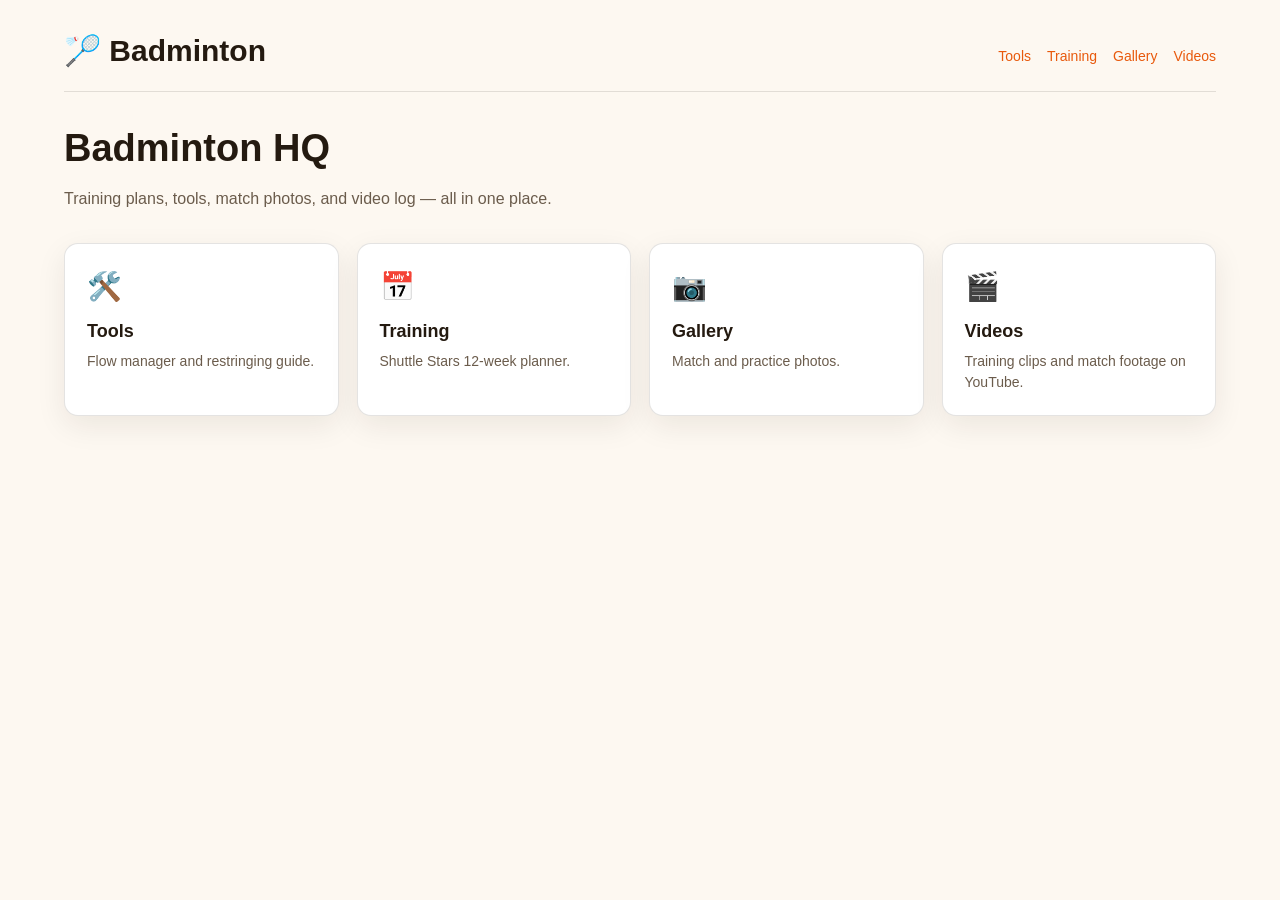
==== index.html @ 5573d3bd "Build badminton.chintangurjar.com site structure Landing page, tools migration, plain-JS Shuttle Sta" ====
<!DOCTYPE html>
<html lang="en">
<head>
  <meta charset="UTF-8">
  <meta name="viewport" content="width=device-width, initial-scale=1.0, viewport-fit=cover">
  <title>Badminton</title>
  <meta name="description" content="Badminton training plans, tools, photos, and videos.">
  <link rel="stylesheet" href="assets/css/site.css">
</head>
<body>
  <header class="site-header">
    <div class="brand"><a href="index.html">🏸 Badminton</a></div>
    <nav>
      <a href="tools/index.html">Tools</a>
      <a href="training/index.html">Training</a>
      <a href="media/gallery.html">Gallery</a>
      <a href="videos/index.html">Videos</a>
    </nav>
  </header>

  <h1>Badminton HQ</h1>
  <p class="tagline">Training plans, tools, match photos, and video log — all in one place.</p>

  <div class="card-grid">
    <a class="card" href="tools/index.html">
      <div class="icon">🛠️</div>
      <h3>Tools</h3>
      <p>Flow manager and restringing guide.</p>
    </a>
    <a class="card" href="training/index.html">
      <div class="icon">📅</div>
      <h3>Training</h3>
      <p>Shuttle Stars 12-week planner.</p>
    </a>
    <a class="card" href="media/gallery.html">
      <div class="icon">📷</div>
      <h3>Gallery</h3>
      <p>Match and practice photos.</p>
    </a>
    <a class="card" href="videos/index.html">
      <div class="icon">🎬</div>
      <h3>Videos</h3>
      <p>Training clips and match footage on YouTube.</p>
    </a>
  </div>
</body>
</html>
---- assets/css/site.css ----
:root {
  --bg: #fdf8f1;
  --surface: #ffffff;
  --ink: #241a10;
  --muted: #6b5c4c;
  --accent: #e8590c;
  --accent-ink: #ffffff;
  --line: rgba(36, 26, 16, 0.12);
  --radius: 14px;
  --shadow: 0 10px 30px rgba(36, 26, 16, 0.08);
  --sans: "Nunito", -apple-system, BlinkMacSystemFont, "Segoe UI", Roboto, Helvetica, Arial, sans-serif;
  --display: "Baloo 2", var(--sans);
}

* { box-sizing: border-box; }

html, body {
  margin: 0;
  padding: 0;
  background: var(--bg);
  color: var(--ink);
  font-family: var(--sans);
  line-height: 1.5;
}

body {
  padding: 0 5% 60px;
}

a { color: var(--accent); text-decoration: none; }
a:hover { text-decoration: underline; }

img { max-width: 100%; display: block; }

.site-header {
  display: flex;
  align-items: baseline;
  justify-content: space-between;
  flex-wrap: wrap;
  gap: 8px;
  padding: 28px 0 18px;
  border-bottom: 1px solid var(--line);
  margin-bottom: 28px;
}

.site-header .brand {
  font-family: var(--display);
  font-size: clamp(22px, 4vw, 30px);
  font-weight: 700;
  color: var(--ink);
}

.site-header .brand a { color: inherit; text-decoration: none; }

.site-header nav {
  display: flex;
  gap: 16px;
  flex-wrap: wrap;
  font-size: 14px;
}

.breadcrumb {
  font-size: 13px;
  color: var(--muted);
  margin-bottom: 18px;
}

h1 {
  font-family: var(--display);
  font-size: clamp(26px, 5vw, 38px);
  margin: 0 0 10px;
}

h2 {
  font-family: var(--display);
  font-size: clamp(20px, 3.5vw, 26px);
  margin: 0 0 12px;
}

.tagline {
  color: var(--muted);
  margin: 0 0 32px;
  font-size: 16px;
}

.card-grid {
  display: grid;
  grid-template-columns: repeat(auto-fit, minmax(240px, 1fr));
  gap: 18px;
  margin: 24px 0;
}

.card {
  display: block;
  background: var(--surface);
  border: 1px solid var(--line);
  border-radius: var(--radius);
  padding: 22px;
  box-shadow: var(--shadow);
  color: var(--ink);
  text-decoration: none;
  transition: transform 0.15s ease, box-shadow 0.15s ease;
}

.card:hover {
  transform: translateY(-2px);
  box-shadow: 0 14px 34px rgba(36, 26, 16, 0.12);
  text-decoration: none;
}

.card .icon { font-size: 28px; margin-bottom: 10px; }

.card h3 {
  font-family: var(--display);
  margin: 0 0 6px;
  font-size: 18px;
}

.card p {
  margin: 0;
  color: var(--muted);
  font-size: 14px;
}

.empty-state {
  color: var(--muted);
  border: 1px dashed var(--line);
  border-radius: var(--radius);
  padding: 24px;
  text-align: center;
  font-size: 14px;
}

/* tag filter chips, shared by gallery + videos */
.tag-filter {
  display: flex;
  flex-wrap: wrap;
  gap: 8px;
  margin: 0 0 22px;
}

.tag-chip {
  border: 1px solid var(--line);
  background: var(--surface);
  color: var(--muted);
  border-radius: 999px;
  padding: 6px 14px;
  font-size: 13px;
  cursor: pointer;
}

.tag-chip.active {
  background: var(--accent);
  border-color: var(--accent);
  color: var(--accent-ink);
}

.media-grid {
  display: grid;
  grid-template-columns: repeat(auto-fill, minmax(200px, 1fr));
  gap: 14px;
}

.media-item {
  background: var(--surface);
  border: 1px solid var(--line);
  border-radius: var(--radius);
  overflow: hidden;
  box-shadow: var(--shadow);
}

.media-item img {
  width: 100%;
  aspect-ratio: 4 / 3;
  object-fit: cover;
  background: var(--line);
}

.media-item .meta {
  padding: 10px 12px;
  font-size: 13px;
}

.media-item .meta .title { font-weight: 700; }
.media-item .meta .date { color: var(--muted); font-size: 12px; }

[hidden] { display: none !important; }
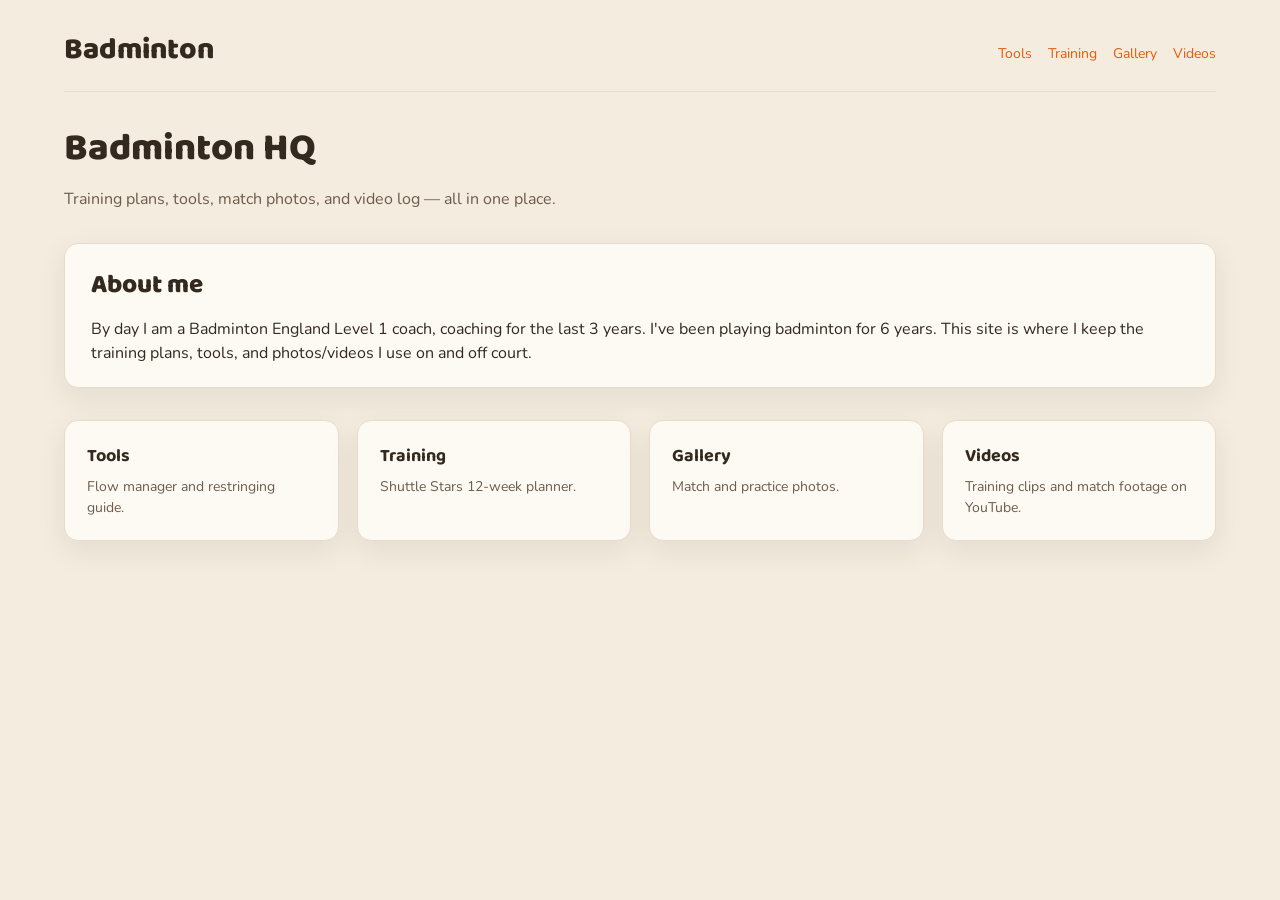
==== commit 88848c4a: "Unify theme, drop public README, add about + first video - Remove README.md from the published repo " ====
--- a/index.html
+++ b/index.html
@@ -9,7 +9,7 @@
 </head>
 <body>
   <header class="site-header">
-    <div class="brand"><a href="index.html">🏸 Badminton</a></div>
+    <div class="brand"><a href="index.html">Badminton</a></div>
     <nav>
       <a href="tools/index.html">Tools</a>
       <a href="training/index.html">Training</a>
@@ -21,24 +21,27 @@
   <h1>Badminton HQ</h1>
   <p class="tagline">Training plans, tools, match photos, and video log — all in one place.</p>
 
+  <section class="about">
+    <h2>About me</h2>
+    <p>By day I am a Badminton England Level 1 coach, coaching for the last 3 years. I've been
+      playing badminton for 6 years. This site is where I keep the training plans, tools, and
+      photos/videos I use on and off court.</p>
+  </section>
+
   <div class="card-grid">
     <a class="card" href="tools/index.html">
-      <div class="icon">🛠️</div>
       <h3>Tools</h3>
       <p>Flow manager and restringing guide.</p>
     </a>
     <a class="card" href="training/index.html">
-      <div class="icon">📅</div>
       <h3>Training</h3>
       <p>Shuttle Stars 12-week planner.</p>
     </a>
     <a class="card" href="media/gallery.html">
-      <div class="icon">📷</div>
       <h3>Gallery</h3>
       <p>Match and practice photos.</p>
     </a>
     <a class="card" href="videos/index.html">
-      <div class="icon">🎬</div>
       <h3>Videos</h3>
       <p>Training clips and match footage on YouTube.</p>
     </a>
--- a/assets/css/site.css
+++ b/assets/css/site.css
@@ -1,13 +1,20 @@
+@import url('https://fonts.googleapis.com/css2?family=Baloo+2:wght@600;700;800&family=Nunito:ital,wght@0,400;0,600;0,700;0,800;1,400&display=swap');
+
 :root {
-  --bg: #fdf8f1;
-  --surface: #ffffff;
-  --ink: #241a10;
+  --bg: #f3ecdf;
+  --surface: #fdfaf4;
+  --ink: #33291f;
   --muted: #6b5c4c;
   --accent: #e8590c;
+  --accent-dark: #b23f00;
   --accent-ink: #ffffff;
-  --line: rgba(36, 26, 16, 0.12);
+  --line: #e6dcc8;
+  --teal: #0b7285;
+  --purple: #5f3dc4;
+  --green: #2b8a3e;
+  --amber: #f0a202;
   --radius: 14px;
-  --shadow: 0 10px 30px rgba(36, 26, 16, 0.08);
+  --shadow: 0 10px 30px rgba(51, 41, 31, 0.08);
   --sans: "Nunito", -apple-system, BlinkMacSystemFont, "Segoe UI", Roboto, Helvetica, Arial, sans-serif;
   --display: "Baloo 2", var(--sans);
 }
@@ -28,7 +35,7 @@
 }
 
 a { color: var(--accent); text-decoration: none; }
-a:hover { text-decoration: underline; }
+a:hover { color: var(--accent-dark); text-decoration: underline; }
 
 img { max-width: 100%; display: block; }
 
@@ -45,8 +52,8 @@
 
 .site-header .brand {
   font-family: var(--display);
+  font-weight: 800;
   font-size: clamp(22px, 4vw, 30px);
-  font-weight: 700;
   color: var(--ink);
 }
 
@@ -67,12 +74,14 @@
 
 h1 {
   font-family: var(--display);
+  font-weight: 800;
   font-size: clamp(26px, 5vw, 38px);
   margin: 0 0 10px;
 }
 
 h2 {
   font-family: var(--display);
+  font-weight: 800;
   font-size: clamp(20px, 3.5vw, 26px);
   margin: 0 0 12px;
 }
@@ -82,6 +91,19 @@
   margin: 0 0 32px;
   font-size: 16px;
 }
+
+.about {
+  background: var(--surface);
+  border: 1px solid var(--line);
+  border-radius: var(--radius);
+  padding: 22px 26px;
+  margin: 0 0 32px;
+  box-shadow: var(--shadow);
+}
+
+.about h2 { margin-top: 0; }
+.about p { margin: 0 0 10px; }
+.about p:last-child { margin-bottom: 0; }
 
 .card-grid {
   display: grid;
@@ -99,19 +121,18 @@
   box-shadow: var(--shadow);
   color: var(--ink);
   text-decoration: none;
-  transition: transform 0.15s ease, box-shadow 0.15s ease;
+  transition: transform 0.15s ease, border-color 0.15s ease;
 }
 
 .card:hover {
   transform: translateY(-2px);
-  box-shadow: 0 14px 34px rgba(36, 26, 16, 0.12);
+  border-color: var(--accent);
   text-decoration: none;
 }
 
-.card .icon { font-size: 28px; margin-bottom: 10px; }
-
 .card h3 {
   font-family: var(--display);
+  font-weight: 700;
   margin: 0 0 6px;
   font-size: 18px;
 }
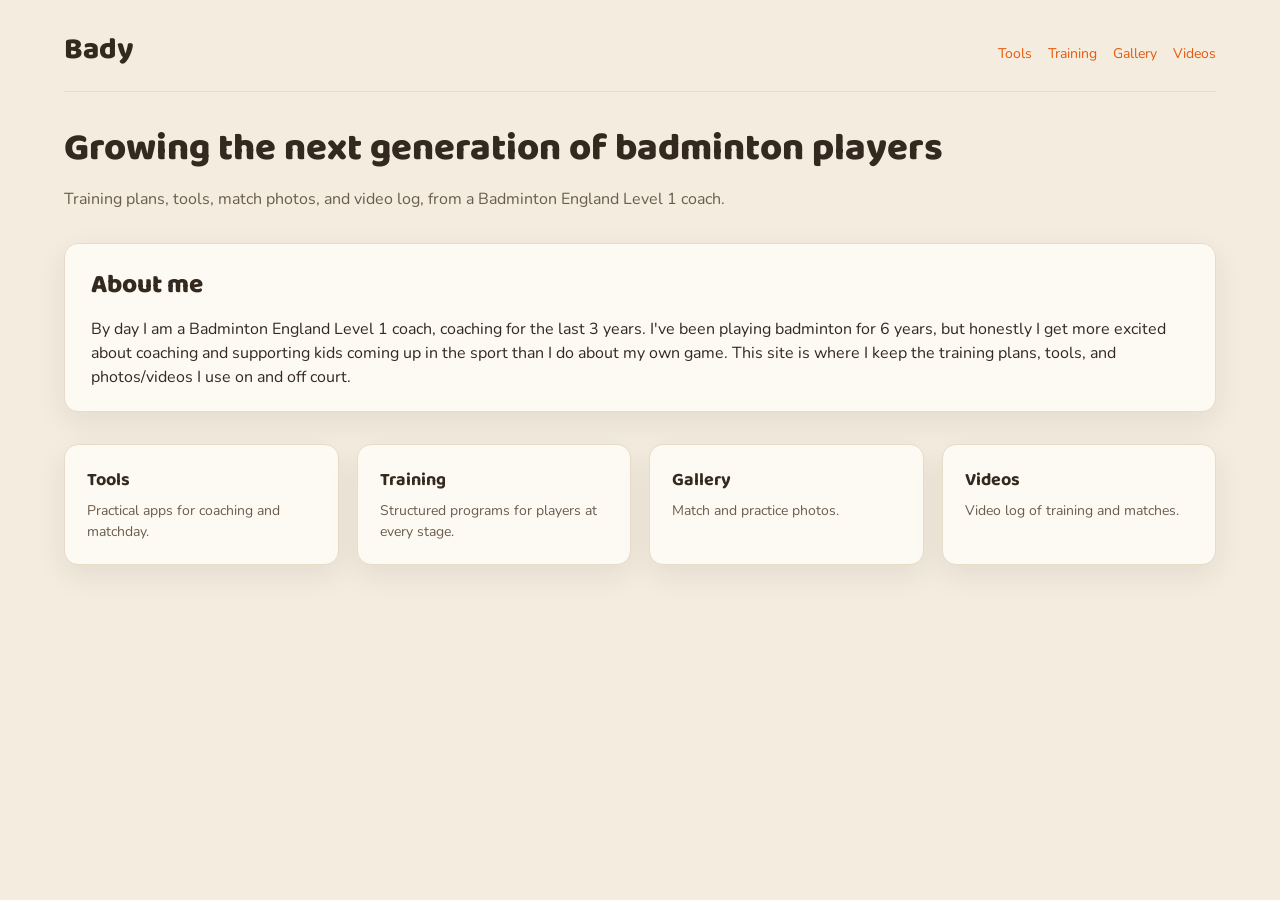
==== commit 3923bdd2: "Rebrand to Bady, reskin tool pages, fix gallery lightbox - Single site name "Bady" everywhere instea" ====
--- a/index.html
+++ b/index.html
@@ -3,13 +3,13 @@
 <head>
   <meta charset="UTF-8">
   <meta name="viewport" content="width=device-width, initial-scale=1.0, viewport-fit=cover">
-  <title>Badminton</title>
-  <meta name="description" content="Badminton training plans, tools, photos, and videos.">
+  <title>Bady</title>
+  <meta name="description" content="Bady - badminton training plans, tools, photos, and videos.">
   <link rel="stylesheet" href="assets/css/site.css">
 </head>
 <body>
   <header class="site-header">
-    <div class="brand"><a href="index.html">Badminton</a></div>
+    <div class="brand"><a href="index.html">Bady</a></div>
     <nav>
       <a href="tools/index.html">Tools</a>
       <a href="training/index.html">Training</a>
@@ -18,24 +18,25 @@
     </nav>
   </header>
 
-  <h1>Badminton HQ</h1>
-  <p class="tagline">Training plans, tools, match photos, and video log — all in one place.</p>
+  <h1>Growing the next generation of badminton players</h1>
+  <p class="tagline">Training plans, tools, match photos, and video log, from a Badminton England Level 1 coach.</p>
 
   <section class="about">
     <h2>About me</h2>
     <p>By day I am a Badminton England Level 1 coach, coaching for the last 3 years. I've been
-      playing badminton for 6 years. This site is where I keep the training plans, tools, and
-      photos/videos I use on and off court.</p>
+      playing badminton for 6 years, but honestly I get more excited about coaching and
+      supporting kids coming up in the sport than I do about my own game. This site is where I
+      keep the training plans, tools, and photos/videos I use on and off court.</p>
   </section>
 
   <div class="card-grid">
     <a class="card" href="tools/index.html">
       <h3>Tools</h3>
-      <p>Flow manager and restringing guide.</p>
+      <p>Practical apps for coaching and matchday.</p>
     </a>
     <a class="card" href="training/index.html">
       <h3>Training</h3>
-      <p>Shuttle Stars 12-week planner.</p>
+      <p>Structured programs for players at every stage.</p>
     </a>
     <a class="card" href="media/gallery.html">
       <h3>Gallery</h3>
@@ -43,7 +44,7 @@
     </a>
     <a class="card" href="videos/index.html">
       <h3>Videos</h3>
-      <p>Training clips and match footage on YouTube.</p>
+      <p>Video log of training and matches.</p>
     </a>
   </div>
 </body>
--- a/assets/css/site.css
+++ b/assets/css/site.css
@@ -195,6 +195,7 @@
   aspect-ratio: 4 / 3;
   object-fit: cover;
   background: var(--line);
+  cursor: zoom-in;
 }
 
 .media-item .meta {
@@ -205,4 +206,38 @@
 .media-item .meta .title { font-weight: 700; }
 .media-item .meta .date { color: var(--muted); font-size: 12px; }
 
+.lightbox {
+  position: fixed;
+  inset: 0;
+  background: rgba(51, 41, 31, 0.85);
+  display: flex;
+  align-items: center;
+  justify-content: center;
+  padding: 5vh 5%;
+  z-index: 30;
+  cursor: zoom-out;
+}
+
+.lightbox img {
+  max-width: 100%;
+  max-height: 90vh;
+  border-radius: 8px;
+  cursor: default;
+}
+
+.lightbox-close {
+  position: fixed;
+  top: 20px;
+  right: 5%;
+  width: 40px;
+  height: 40px;
+  border-radius: 50%;
+  border: 2px solid var(--line);
+  background: var(--surface);
+  font-size: 18px;
+  font-weight: 800;
+  cursor: pointer;
+  color: var(--ink);
+}
+
 [hidden] { display: none !important; }
